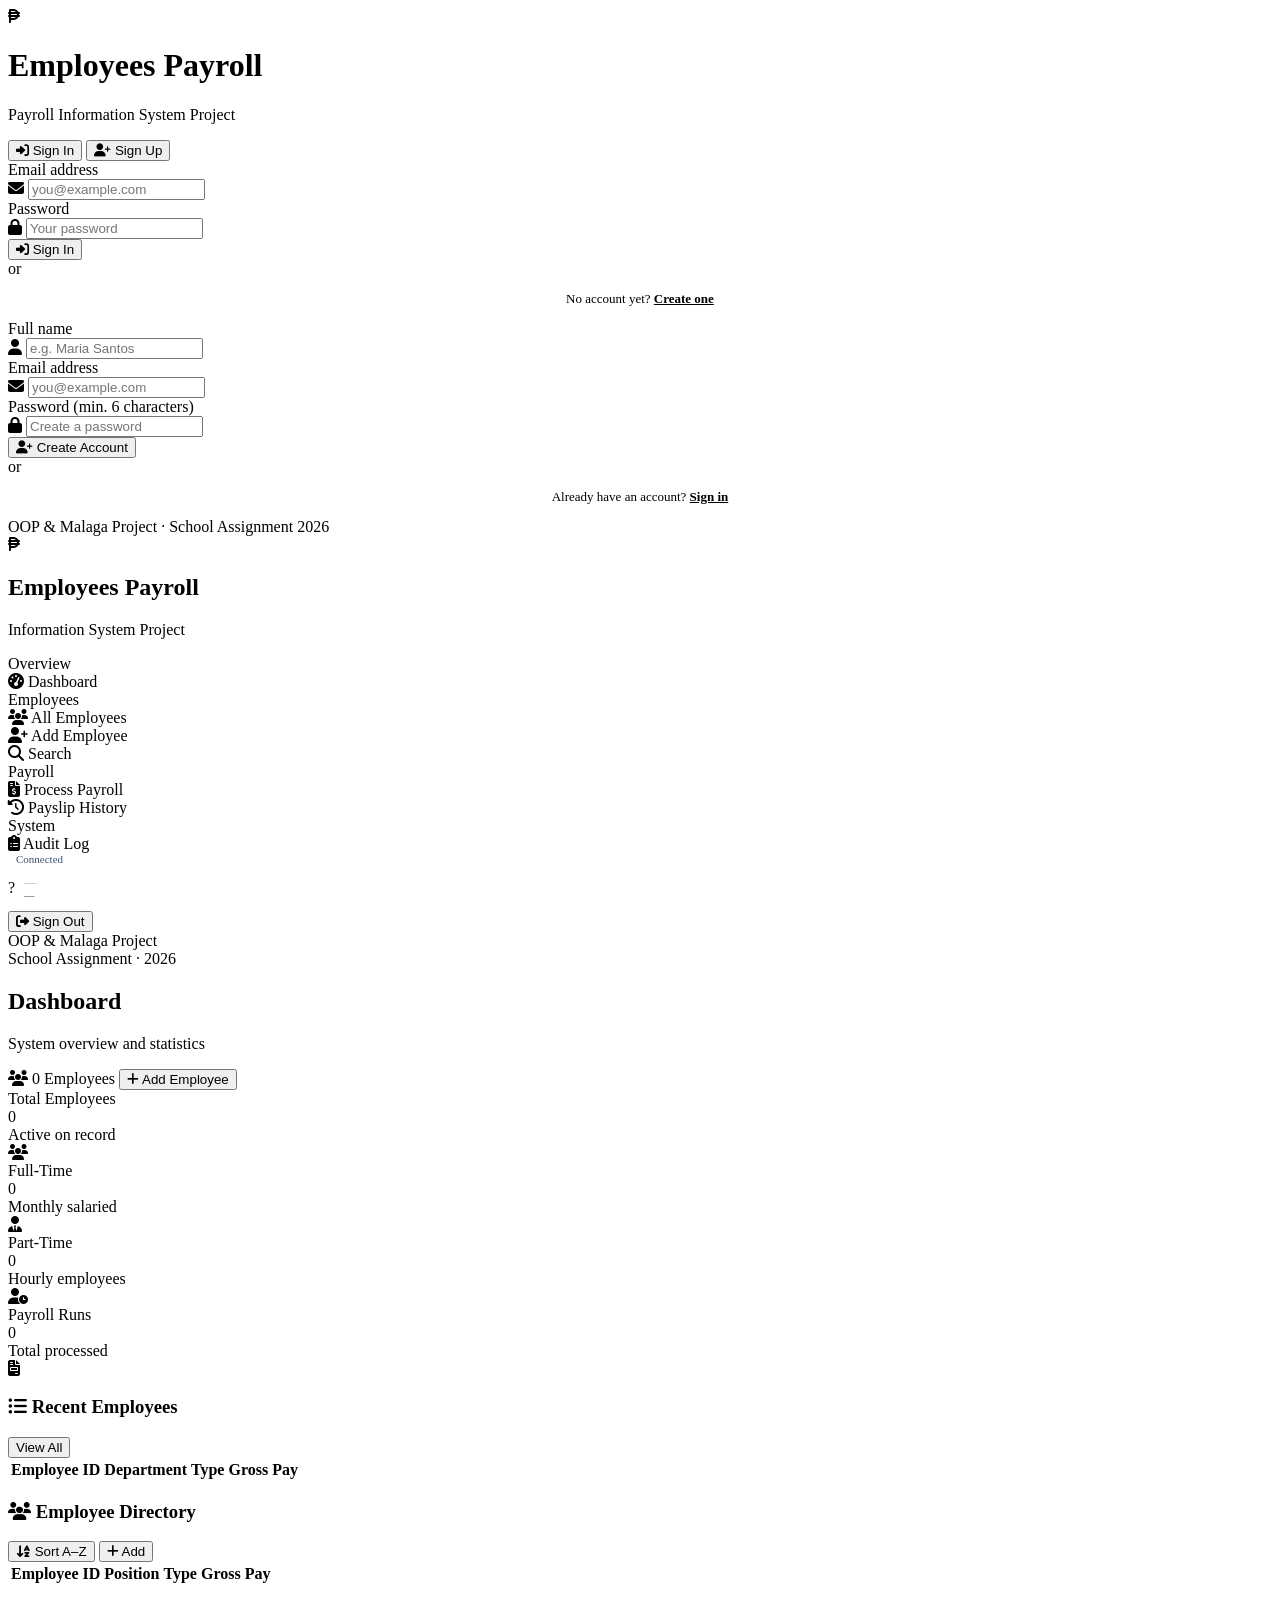
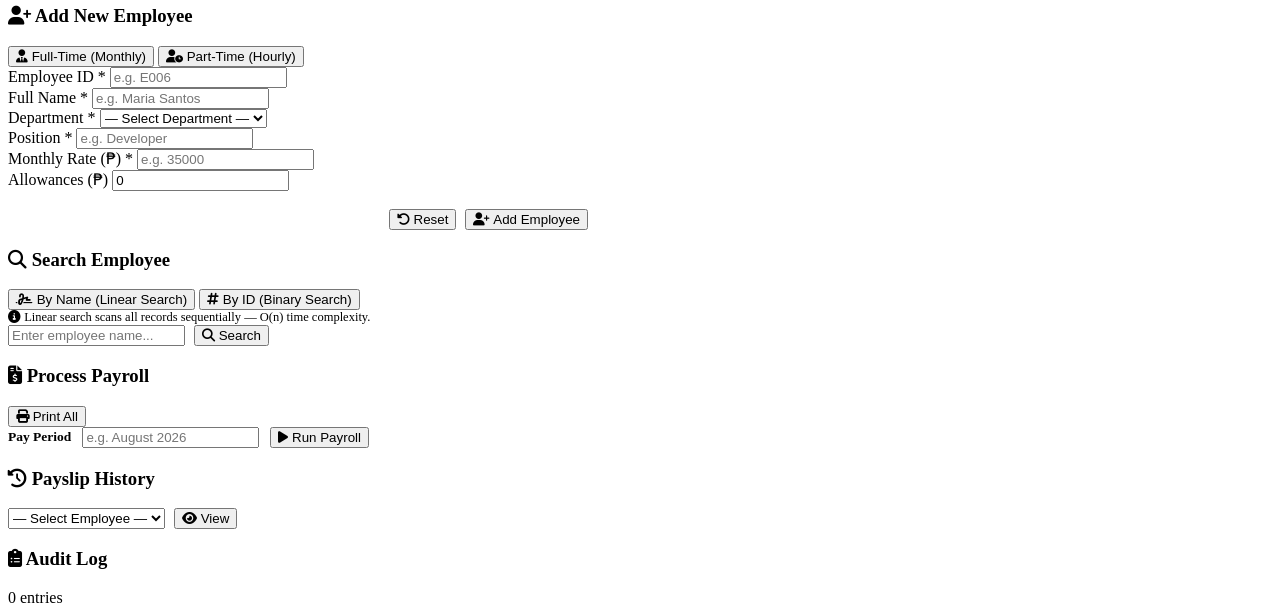
==== backup code.html @ e75c76fd "Add files via upload" ====
<!DOCTYPE html>
<html lang="en">
<head>
    <meta charset="UTF-8">
    <meta name="viewport" content="width=device-width, initial-scale=1.0">
    <title>Employees Payroll - Payroll Information System</title>

    <link rel="preconnect" href="https://fonts.googleapis.com">
    <link rel="preconnect" href="https://fonts.gstatic.com" crossorigin>
    <link href="https://fonts.googleapis.com/css2?family=DM+Mono:wght@400;500&family=DM+Sans:wght@300;400;500;600;700&display=swap" rel="stylesheet">
    <link rel="stylesheet" href="https://cdnjs.cloudflare.com/ajax/libs/font-awesome/6.5.0/css/all.min.css">

    <link rel="stylesheet" href="style.css">
</head>
<body>

<div id="auth-screen">
    <div class="auth-card">
        <div class="auth-header">
            <div class="auth-logo"><i class="fas fa-peso-sign"></i></div>
            <h1>Employees Payroll</h1>
            <p>Payroll Information System Project</p>
        </div>

        <div class="auth-tabs">
            <button class="auth-tab active" id="tab-signin" onclick="switchTab('signin')">
                <i class="fas fa-right-to-bracket"></i> Sign In
            </button>
            <button class="auth-tab" id="tab-signup" onclick="switchTab('signup')">
                <i class="fas fa-user-plus"></i> Sign Up
            </button>
        </div>

        <div class="auth-body">

            <div class="auth-panel active" id="panel-signin">
                <div id="signin-msg"></div>
                <div class="auth-fg">
                    <label>Email address</label>
                    <div class="auth-input-wrap">
                        <i class="fas fa-envelope"></i>
                        <input class="auth-input" id="si-email" type="email" placeholder="you@example.com"
                               onkeydown="if(event.key==='Enter')doSignIn()">
                    </div>
                </div>
                <div class="auth-fg">
                    <label>Password</label>
                    <div class="auth-input-wrap">
                        <i class="fas fa-lock"></i>
                        <input class="auth-input" id="si-pass" type="password" placeholder="Your password"
                               onkeydown="if(event.key==='Enter')doSignIn()">
                    </div>
                </div>
                <button class="auth-btn" id="signin-btn" onclick="doSignIn()">
                    <i class="fas fa-right-to-bracket"></i> Sign In
                </button>
                <div class="auth-divider">or</div>
                <p style="text-align:center;font-size:13px;color:var(--text-3);">
                    No account yet?
                    <a href="#" onclick="switchTab('signup');return false;"
                       style="color:var(--blue);font-weight:600;">Create one </a>
                </p>
            </div>

            <div class="auth-panel" id="panel-signup">
                <div id="signup-msg"></div>
                <div class="auth-fg">
                    <label>Full name</label>
                    <div class="auth-input-wrap">
                        <i class="fas fa-user"></i>
                        <input class="auth-input" id="su-name" type="text" placeholder="e.g. Maria Santos">
                    </div>
                </div>
                <div class="auth-fg">
                    <label>Email address</label>
                    <div class="auth-input-wrap">
                        <i class="fas fa-envelope"></i>
                        <input class="auth-input" id="su-email" type="email" placeholder="you@example.com">
                    </div>
                </div>
                <div class="auth-fg">
                    <label>Password <span style="color:var(--text-3);font-weight:400;">(min. 6 characters)</span></label>
                    <div class="auth-input-wrap">
                        <i class="fas fa-lock"></i>
                        <input class="auth-input" id="su-pass" type="password" placeholder="Create a password"
                               onkeydown="if(event.key==='Enter')doSignUp()">
                    </div>
                </div>
                <button class="auth-btn" id="signup-btn" onclick="doSignUp()">
                    <i class="fas fa-user-plus"></i> Create Account
                </button>
                <div class="auth-divider">or</div>
                <p style="text-align:center;font-size:13px;color:var(--text-3);">
                    Already have an account?
                    <a href="#" onclick="switchTab('signin');return false;"
                       style="color:var(--blue);font-weight:600;">Sign in </a>
                </p>
            </div>
        </div>

        <div class="auth-footer">
            OOP &amp; Malaga Project · School Assignment 2026
        </div>
    </div>
</div>

<div id="app-wrap">

    <aside class="sidebar">
        <div class="sb-logo">
            <div class="sb-logo-icon"><i class="fas fa-peso-sign"></i></div>
            <div class="sb-logo-text">
                <h1>Employees Payroll</h1>
                <p>Information System Project</p>
            </div>
        </div>

        <nav class="sb-nav">
            <div class="sb-group-label">Overview</div>
            <div class="sb-item active" data-page="dashboard">
                <i class="fas fa-gauge-high"></i> Dashboard
            </div>

            <div class="sb-group-label">Employees</div>
            <div class="sb-item" data-page="employees">
                <i class="fas fa-users"></i> All Employees
            </div>
            <div class="sb-item" data-page="add">
                <i class="fas fa-user-plus"></i> Add Employee
            </div>
            <div class="sb-item" data-page="search">
                <i class="fas fa-magnifying-glass"></i> Search
            </div>

            <div class="sb-group-label">Payroll</div>
            <div class="sb-item" data-page="payroll">
                <i class="fas fa-file-invoice-dollar"></i> Process Payroll
            </div>
            <div class="sb-item" data-page="history">
                <i class="fas fa-clock-rotate-left"></i> Payslip History
            </div>

            <div class="sb-group-label">System</div>
            <div class="sb-item" data-page="audit">
                <i class="fas fa-clipboard-list"></i> Audit Log
            </div>
        </nav>

        <div class="sb-user">
            <div style="display:flex;align-items:center;gap:8px;margin-bottom:10px;">
                <div class="sync-dot" id="sync-dot"></div>
                <span style="font-size:11px;color:#3d5070;" id="sync-label">Connected</span>
            </div>
            <div style="display:flex;align-items:center;gap:9px;margin-bottom:10px;">
                <div class="user-bar-avatar" id="sb-avatar">?</div>
                <div>
                    <div style="font-size:12.5px;font-weight:600;color:#c0d0e0;" id="sb-name">—</div>
                    <div style="font-size:10.5px;color:#3d5070;word-break:break-all;" id="sb-email">—</div>
                </div>
            </div>
            <button class="signout-btn" onclick="doSignOut()">
                <i class="fas fa-right-from-bracket"></i> Sign Out
            </button>
        </div>

        <div class="sb-footer">
            OOP &amp; Malaga Project<br>
            School Assignment · 2026
        </div>
    </aside>

    <main class="main">

        <div class="topbar">
            <div class="topbar-left">
                <h2 id="pg-title">Dashboard</h2>
                <p id="pg-sub">System overview and statistics</p>
            </div>
            <div class="topbar-right">
                <span class="badge badge-green" id="emp-badge">
                    <i class="fas fa-users"></i> 0 Employees
                </span>
                <button class="btn btn-primary btn-sm" onclick="go('add')">
                    <i class="fas fa-plus"></i> Add Employee
                </button>
            </div>
        </div>

        <div class="page active" id="page-dashboard">
            <div class="stats-row">
                <div class="stat-tile">
                    <div class="st-body">
                        <div class="st-label">Total Employees</div>
                        <div class="st-value" id="s-total">0</div>
                        <div class="st-sub">Active on record</div>
                    </div>
                    <div class="st-chip chip-blue"><i class="fas fa-users"></i></div>
                </div>
                <div class="stat-tile">
                    <div class="st-body">
                        <div class="st-label">Full-Time</div>
                        <div class="st-value" id="s-ft">0</div>
                        <div class="st-sub">Monthly salaried</div>
                    </div>
                    <div class="st-chip chip-green"><i class="fas fa-user-tie"></i></div>
                </div>
                <div class="stat-tile">
                    <div class="st-body">
                        <div class="st-label">Part-Time</div>
                        <div class="st-value" id="s-pt">0</div>
                        <div class="st-sub">Hourly employees</div>
                    </div>
                    <div class="st-chip chip-amber"><i class="fas fa-user-clock"></i></div>
                </div>
                <div class="stat-tile">
                    <div class="st-body">
                        <div class="st-label">Payroll Runs</div>
                        <div class="st-value" id="s-runs">0</div>
                        <div class="st-sub">Total processed</div>
                    </div>
                    <div class="st-chip chip-purple"><i class="fas fa-file-invoice"></i></div>
                </div>
            </div>

            <div class="card">
                <div class="card-hd">
                    <h3><i class="fas fa-list-ul"></i> Recent Employees</h3>
                    <button class="btn btn-outline btn-sm" onclick="go('employees')">View All </button>
                </div>
                <div class="tbl-wrap">
                    <table>
                        <thead>
                            <tr>
                                <th>Employee</th><th>ID</th><th>Department</th><th>Type</th><th>Gross Pay</th>
                            </tr>
                        </thead>
                        <tbody id="dash-tbody"></tbody>
                    </table>
                </div>
            </div>
        </div>

        <div class="page" id="page-employees">
            <div class="card">
                <div class="card-hd">
                    <h3><i class="fas fa-users"></i> Employee Directory</h3>
                    <div class="btn-row">
                        <button class="btn btn-outline btn-sm" onclick="doSort()">
                            <i class="fas fa-arrow-down-a-z"></i> Sort A–Z
                        </button>
                        <button class="btn btn-primary btn-sm" onclick="go('add')">
                            <i class="fas fa-plus"></i> Add
                        </button>
                    </div>
                </div>
                <div id="emp-alert"></div>
                <div class="tbl-wrap">
                    <table>
                        <thead>
                            <tr>
                                <th>Employee</th><th>ID</th><th>Position</th><th>Type</th><th>Gross Pay</th><th></th>
                            </tr>
                        </thead>
                        <tbody id="emp-tbody"></tbody>
                    </table>
                </div>
            </div>
        </div>

        <div class="page" id="page-add">
            <div class="card" style="max-width:580px;">
                <div class="card-hd">
                    <h3><i class="fas fa-user-plus"></i> Add New Employee</h3>
                </div>
                <div class="card-bd">
                    <div id="add-alert"></div>
                    <div class="seg">
                        <button class="seg-btn on" id="tgl-ft" onclick="setType('ft')">
                            <i class="fas fa-user-tie"></i> Full-Time (Monthly)
                        </button>
                        <button class="seg-btn" id="tgl-pt" onclick="setType('pt')">
                            <i class="fas fa-user-clock"></i> Part-Time (Hourly)
                        </button>
                    </div>
                    <div class="form-grid">
                        <div class="fg">
                            <label>Employee ID *</label>
                            <input class="field" id="f-id" placeholder="e.g. E006" type="text">
                        </div>
                        <div class="fg">
                            <label>Full Name *</label>
                            <input class="field" id="f-name" placeholder="e.g. Maria Santos" type="text">
                        </div>
                        <div class="fg">
                            <label>Department *</label>
                            <select class="field" id="f-dept">
                                <option value="">— Select Department —</option>
                                <option>HR</option><option>IT</option><option>Finance</option>
                                <option>Marketing</option><option>Operations</option><option>Admin</option>
                            </select>
                        </div>
                        <div class="fg">
                            <label>Position *</label>
                            <input class="field" id="f-pos" placeholder="e.g. Developer" type="text">
                        </div>
                        <div class="fg" id="ft-monthly-f">
                            <label>Monthly Rate (₱) *</label>
                            <input class="field" id="f-monthly" placeholder="e.g. 35000" type="number" min="0">
                        </div>
                        <div class="fg" id="ft-allow-f">
                            <label>Allowances (₱)</label>
                            <input class="field" id="f-allow" placeholder="e.g. 3000" type="number" min="0" value="0">
                        </div>
                        <div class="fg" id="pt-hr-f" style="display:none;">
                            <label>Hourly Rate (₱) *</label>
                            <input class="field" id="f-hrate" placeholder="e.g. 150" type="number" min="0">
                        </div>
                        <div class="fg" id="pt-hrs-f" style="display:none;">
                            <label>Hours Worked *</label>
                            <input class="field" id="f-hrs" placeholder="e.g. 80" type="number" min="0">
                        </div>
                    </div>
                    <div style="display:flex;gap:9px;justify-content:flex-end;margin-top:18px;">
                        <button class="btn btn-outline" onclick="clearForm()">
                            <i class="fas fa-rotate-left"></i> Reset
                        </button>
                        <button class="btn btn-primary" onclick="addEmployee()">
                            <i class="fas fa-user-plus"></i> Add Employee
                        </button>
                    </div>
                </div>
            </div>
        </div>

        <div class="page" id="page-search">
            <div class="card" style="max-width:600px;">
                <div class="card-hd">
                    <h3><i class="fas fa-magnifying-glass"></i> Search Employee</h3>
                </div>
                <div class="card-bd">
                    <div class="seg">
                        <button class="seg-btn on" id="srch-nm" onclick="setSrch('name')">
                            <i class="fas fa-signature"></i> By Name (Linear Search)
                        </button>
                        <button class="seg-btn" id="srch-id" onclick="setSrch('id')">
                            <i class="fas fa-hashtag"></i> By ID (Binary Search)
                        </button>
                    </div>
                    <div class="alert alert-info" id="srch-info" style="font-size:12.5px;">
                        <i class="fas fa-info-circle"></i>
                        <span id="srch-info-txt">Linear search scans all records sequentially — O(n) time complexity.</span>
                    </div>
                    <div style="display:flex;gap:9px;margin-bottom:18px;">
                        <input class="field" id="srch-q" placeholder="Enter employee name...">
                        <button class="btn btn-primary" onclick="doSearch()">
                            <i class="fas fa-search"></i> Search
                        </button>
                    </div>
                    <div id="srch-out"></div>
                </div>
            </div>
        </div>

        <div class="page" id="page-payroll">
            <div class="card" style="max-width:820px;">
                <div class="card-hd">
                    <h3><i class="fas fa-file-invoice-dollar"></i> Process Payroll</h3>
                    <div class="btn-row">
                        <button class="btn btn-outline btn-sm" onclick="window.print()">
                            <i class="fas fa-print"></i> Print All
                        </button>
                    </div>
                </div>
                <div class="card-bd">
                    <div id="pay-alert"></div>
                    <div class="period-bar" style="display:flex;align-items:center;gap:11px;margin-bottom:20px;">
                        <span style="font-weight:600;font-size:13.5px;white-space:nowrap;">Pay Period</span>
                        <input class="field" id="pay-period" style="max-width:200px;" placeholder="e.g. August 2026" type="text">
                        <button class="btn btn-success" onclick="runPayroll()">
                            <i class="fas fa-play"></i> Run Payroll
                        </button>
                    </div>
                    <div id="pay-out"></div>
                </div>
            </div>
        </div>

        <div class="page" id="page-history">
            <div class="card" style="max-width:720px;">
                <div class="card-hd">
                    <h3><i class="fas fa-clock-rotate-left"></i> Payslip History</h3>
                </div>
                <div class="card-bd">
                    <div style="display:flex;gap:9px;margin-bottom:18px;">
                        <select class="field" id="hist-sel">
                            <option value="">— Select Employee —</option>
                        </select>
                        <button class="btn btn-primary" onclick="viewHistory()">
                            <i class="fas fa-eye"></i> View
                        </button>
                    </div>
                    <div id="hist-out"></div>
                </div>
            </div>
        </div>

        <div class="page" id="page-audit">
            <div class="card" style="max-width:700px;">
                <div class="card-hd">
                    <h3><i class="fas fa-clipboard-list"></i> Audit Log</h3>
                    <span class="badge badge-blue" id="audit-badge">0 entries</span>
                </div>
                <div class="card-bd">
                    <div id="audit-out"></div>
                </div>
            </div>
        </div>

    </main>
</div>

    <script type="module" src="script.js"></script>
</body>
</html>
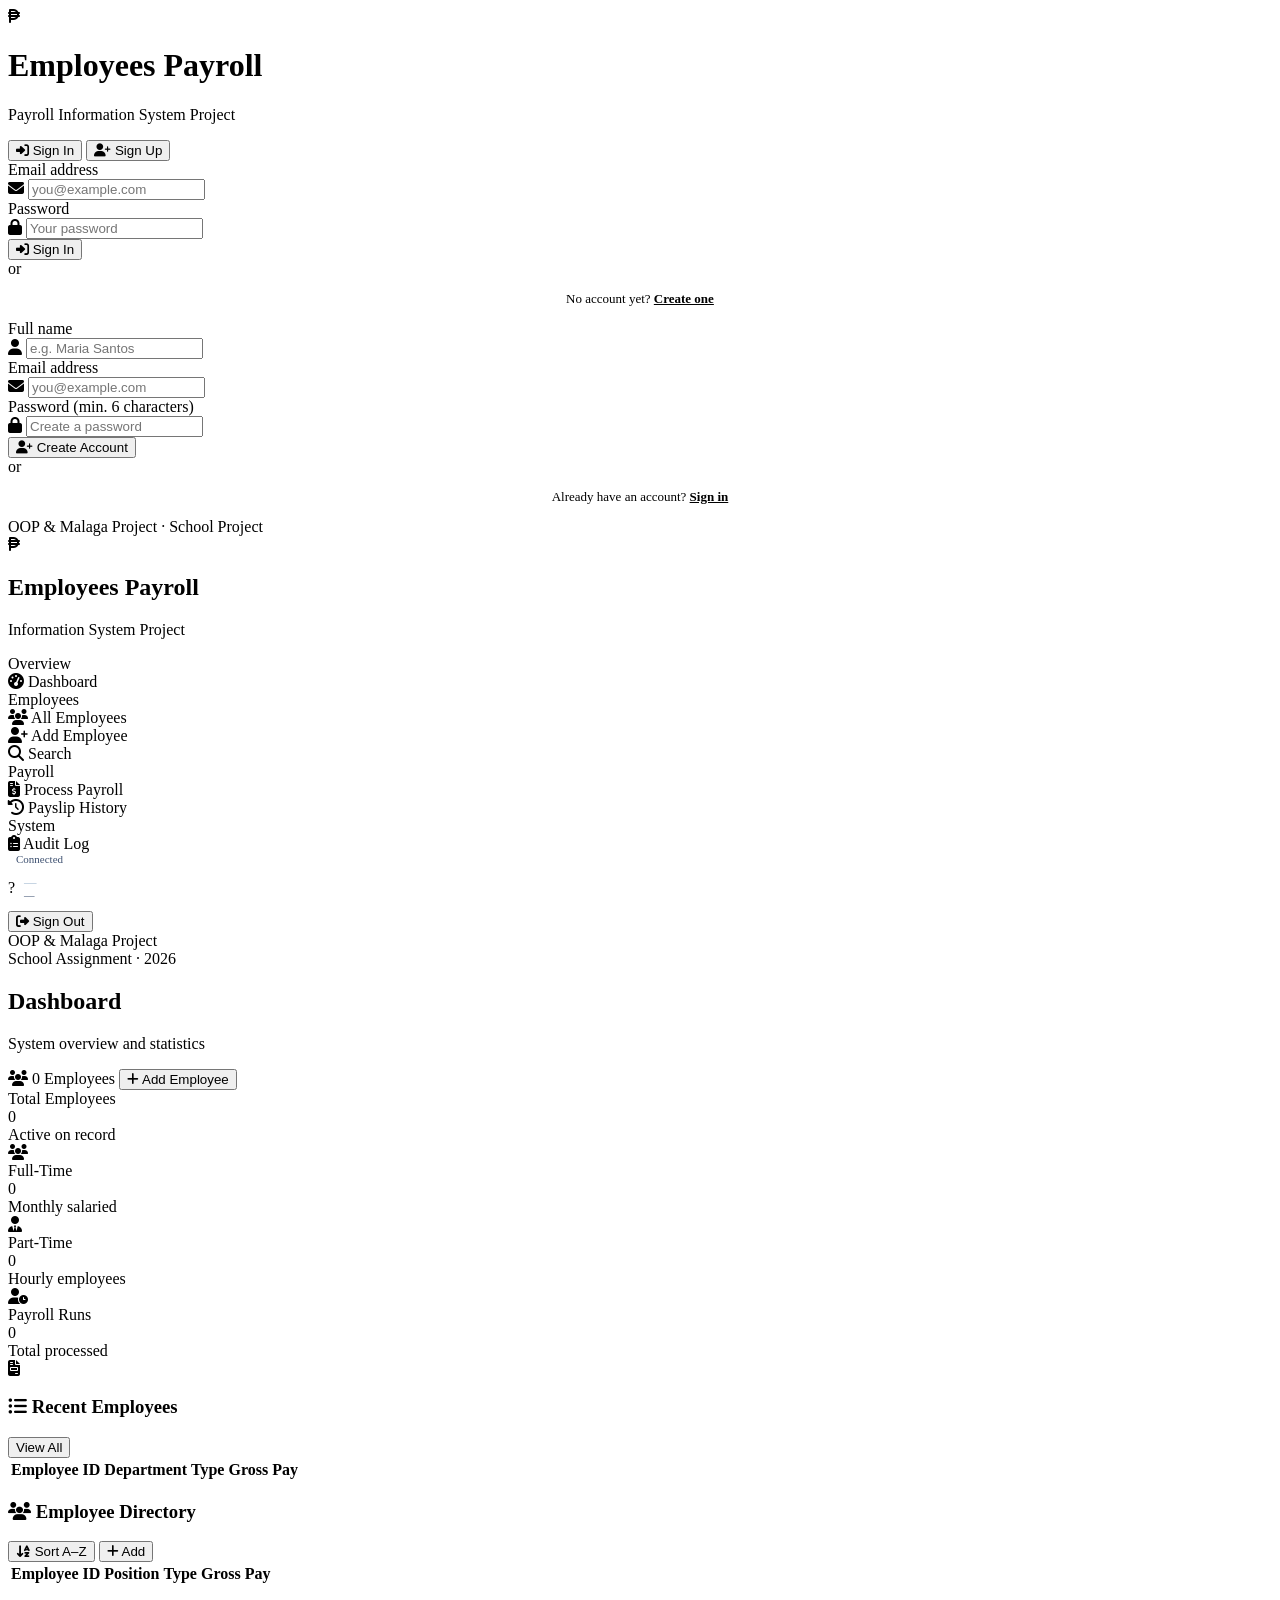
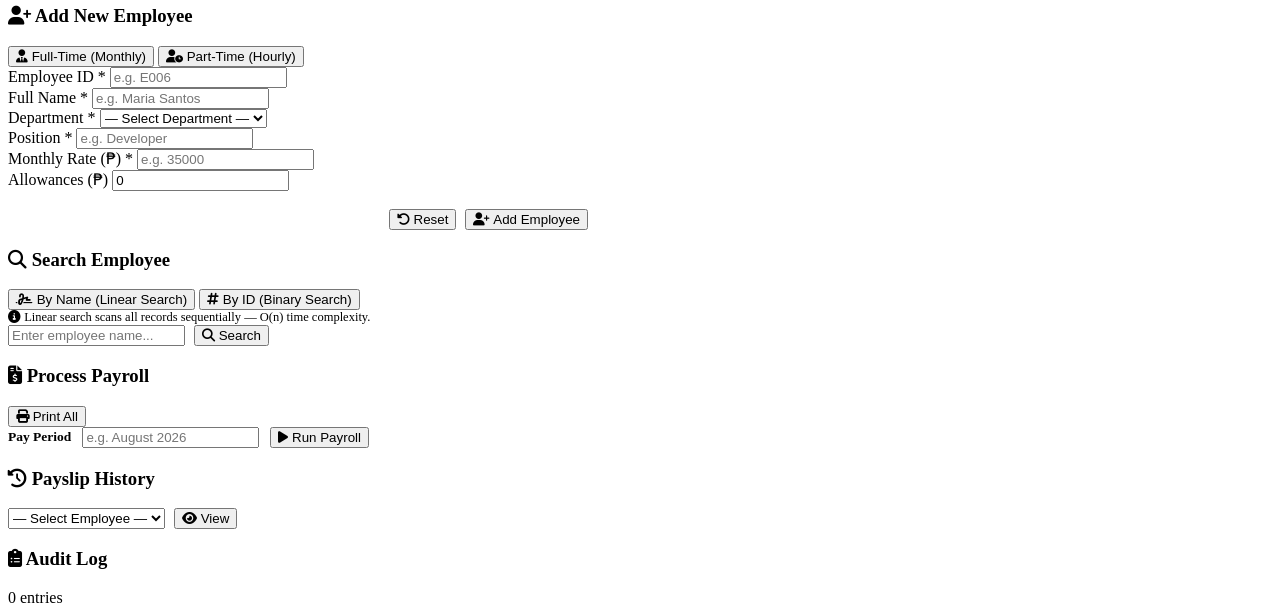
==== commit 8ed095b4: "Update footer text from 'Assignment' to 'Project'" ====
--- a/backup code.html
+++ b/backup code.html
@@ -99,7 +99,7 @@
         </div>
 
         <div class="auth-footer">
-            OOP &amp; Malaga Project · School Assignment 2026
+            OOP &amp; Malaga Project · School Project
         </div>
     </div>
 </div>
@@ -418,7 +418,3 @@
 
     </main>
 </div>
-
-    <script type="module" src="script.js"></script>
-</body>
-</html>
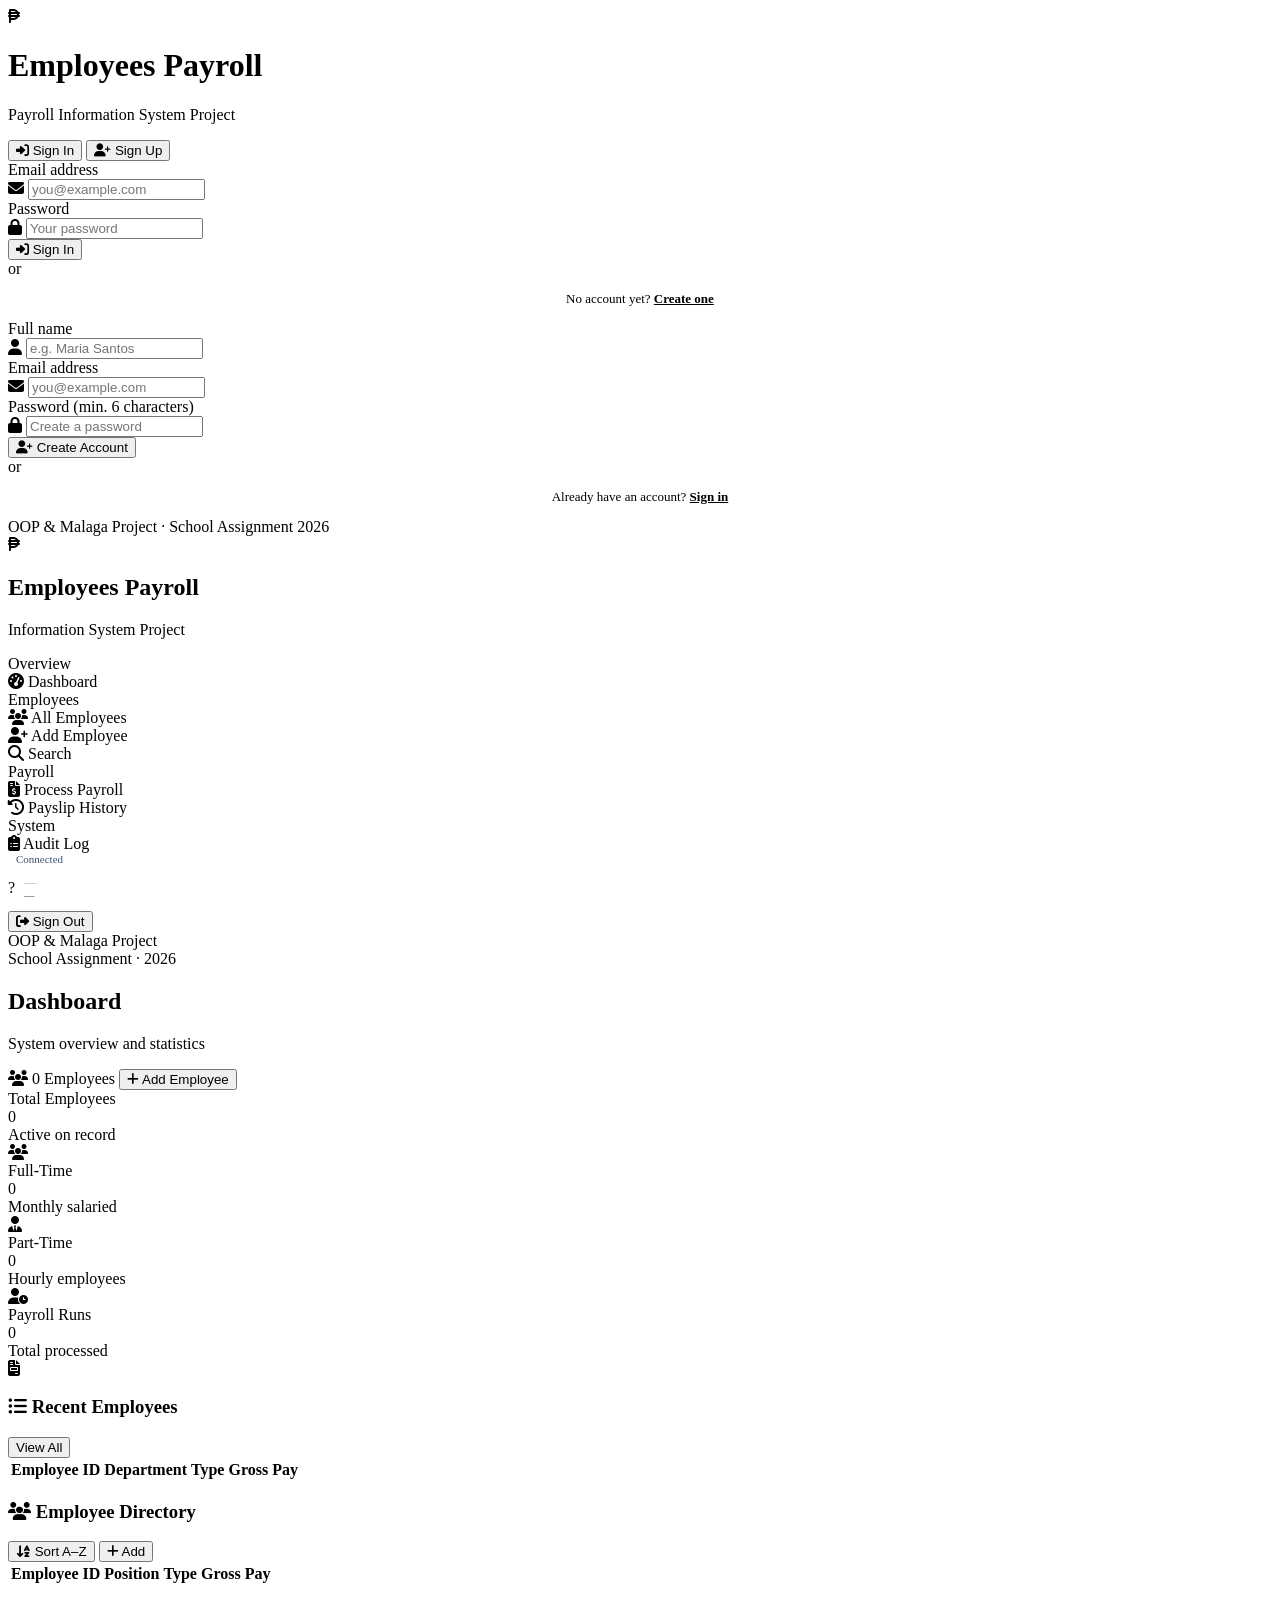
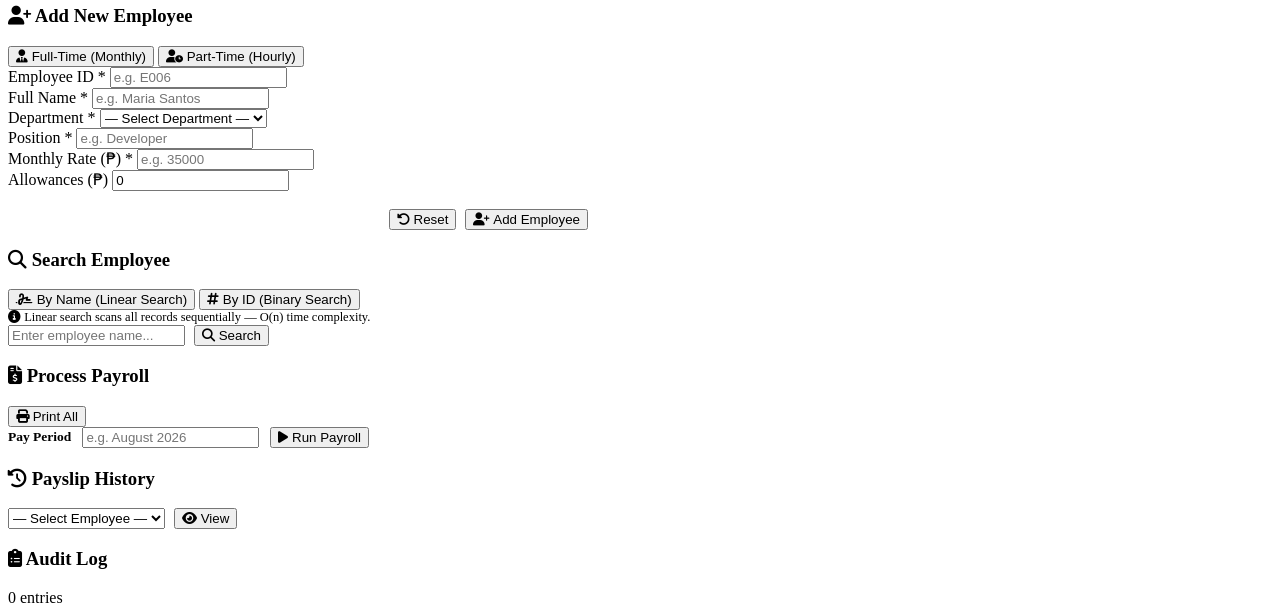
==== commit 3a9a6fb1: "Update footer text for school assignment" ====
--- a/backup code.html
+++ b/backup code.html
@@ -99,7 +99,7 @@
         </div>
 
         <div class="auth-footer">
-            OOP &amp; Malaga Project · School Project
+            OOP &amp; Malaga Project · School Assignment 2026
         </div>
     </div>
 </div>
